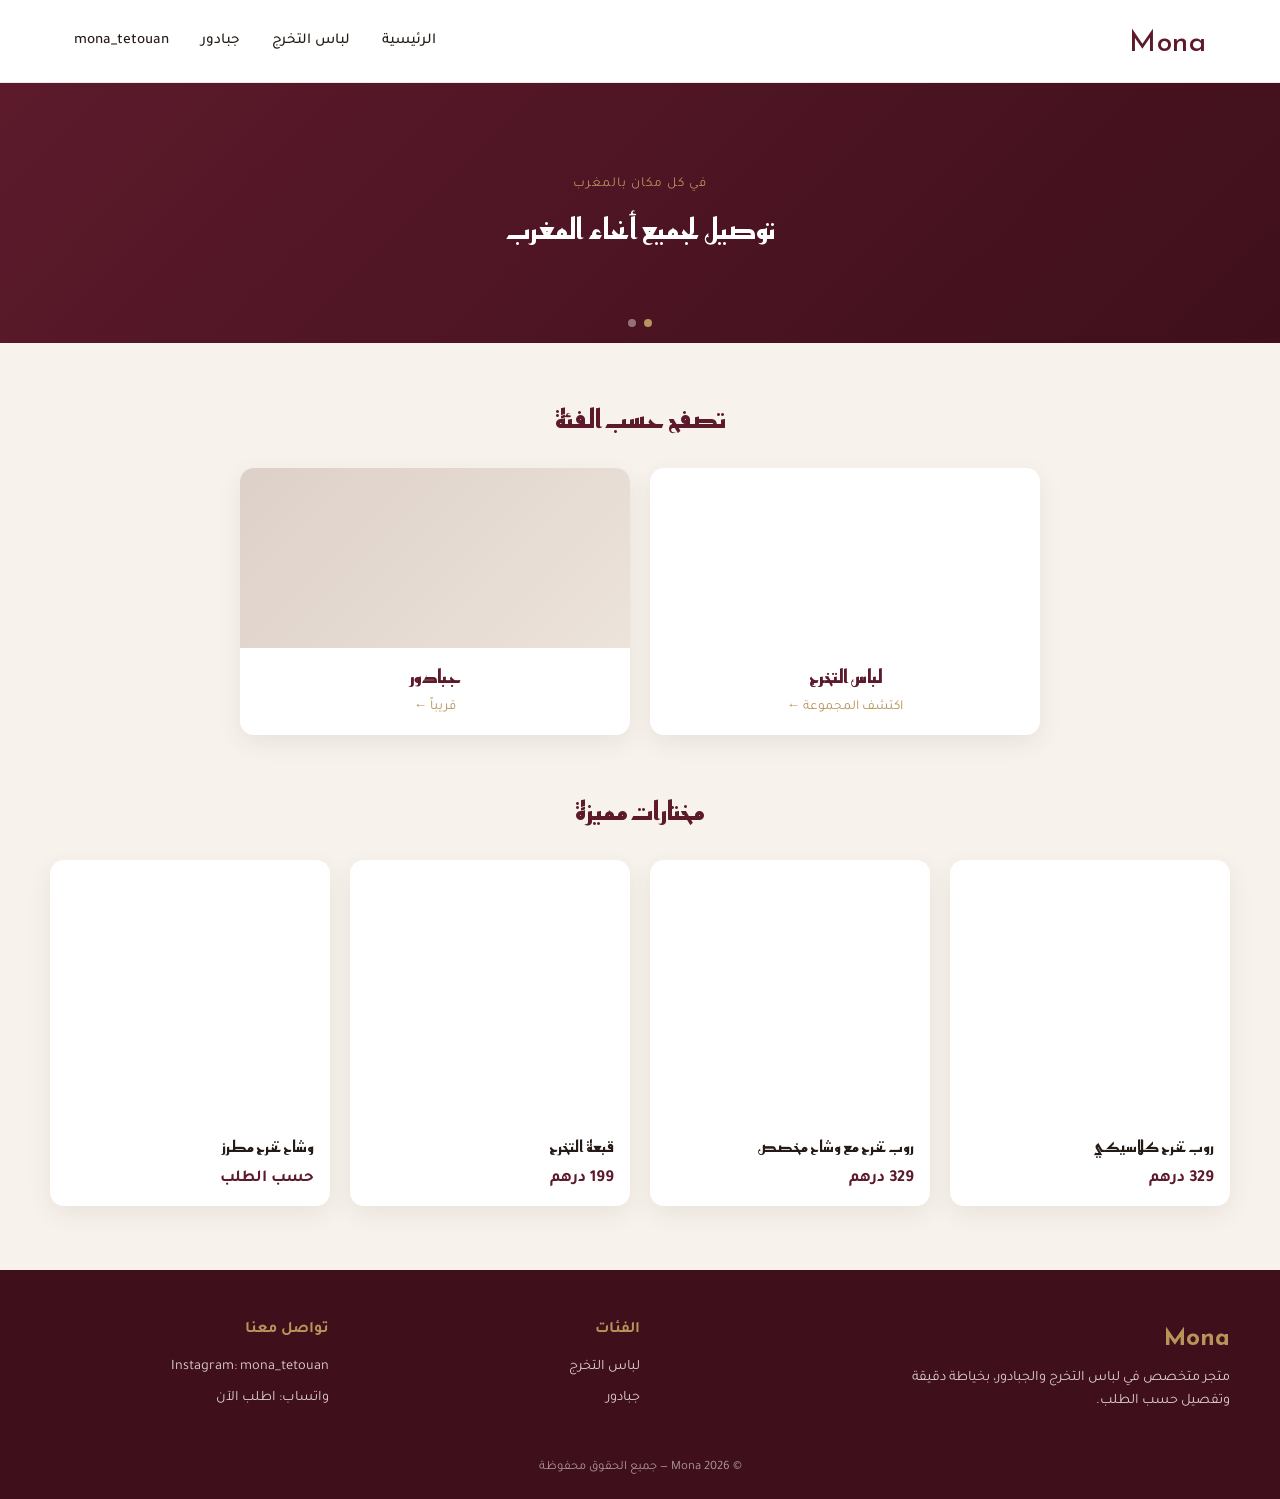
==== index.html @ 5a094756 "Add files via upload" ====
<!DOCTYPE html>
<html lang="ar" dir="rtl">
<head>
<meta charset="UTF-8">
<meta name="viewport" content="width=device-width, initial-scale=1.0">
<title>Mona | لباس التخرج والجبادور</title>
<meta name="description" content="Mona - متجر متخصص في لباس التخرج والجبادور المغربي. توصيل لجميع أنحاء المغرب.">
<link rel="preconnect" href="https://fonts.googleapis.com">
<link rel="preconnect" href="https://fonts.gstatic.com" crossorigin>
<link href="https://fonts.googleapis.com/css2?family=Reem+Kufi:wght@400..700&family=Tajawal:wght@300;400;500;700&display=swap" rel="stylesheet">
<link rel="stylesheet" href="style.css">
</head>
<body>

<header class="site-header">
  <div class="header-inner">
    <a href="index.html" class="logo">Mona</a>
    <nav class="main-nav">
      <a href="index.html">الرئيسية</a>
      <a href="category-graduation.html">لباس التخرج</a>
      <a href="category-jabador.html">جبادور</a>
      <a href="#contact">mona_tetouan</a>
    </nav>
    <button class="nav-toggle" id="navToggle" aria-label="القائمة">
      <span></span><span></span><span></span>
    </button>
  </div>
</header>

<main>
  <!-- Hero: sliding cards -->
  <section class="hero-slider" aria-label="إعلانات المتجر">
    <div class="slider-track" id="sliderTrack">
      <div class="slide slide-a">
        <p class="slide-eyebrow">في كل مكان بالمغرب</p>
        <h2>توصيل لجميع أنحاء المغرب</h2>
      </div>
      <div class="slide slide-b">
        <p class="slide-eyebrow">عرض خاص بالمجموعات</p>
        <h2>خصم 10% على لباس التخرج للمجموعات</h2>
      </div>
    </div>
    <div class="slider-dots" id="sliderDots"></div>
  </section>

  <!-- Categories -->
  <section class="categories">
    <h2 class="section-title">تصفح حسب الفئة</h2>
    <div class="category-grid">
      <a href="category-graduation.html" class="category-card">
        <div class="category-img" style="background-image:url('images/robe-master-cara.jpeg')"></div>
        <div class="category-label">
          <h3>لباس التخرج</h3>
          <span>اكتشف المجموعة ←</span>
        </div>
      </a>
      <a href="category-jabador.html" class="category-card">
        <div class="category-img category-img--soon"></div>
        <div class="category-label">
          <h3>جبادور</h3>
          <span>قريباً ←</span>
        </div>
      </a>
    </div>
  </section>

  <!-- Featured products -->
  <section class="featured">
    <h2 class="section-title">مختارات مميزة</h2>
    <div class="product-grid">

      <a href="product-robe-amal.html" class="product-card">
        <div class="product-img" style="background-image:url('images/robe-amal.jpeg')"></div>
        <div class="product-info">
          <h3>روب تخرج كلاسيكي</h3>
          <p class="price">329 درهم</p>
        </div>
      </a>

      <a href="product-robe-master.html" class="product-card">
        <div class="product-img" style="background-image:url('images/robe-master-cara.jpeg')"></div>
        <div class="product-info">
          <h3>روب تخرج مع وشاح مخصص</h3>
          <p class="price">329 درهم</p>
        </div>
      </a>

      <a href="product-cap.html" class="product-card">
        <div class="product-img" style="background-image:url('images/hat-sokaina.jpeg')"></div>
        <div class="product-info">
          <h3>قبعة التخرج</h3>
          <p class="price">199 درهم</p>
        </div>
      </a>

      <a href="product-stole.html" class="product-card">
        <div class="product-img" style="background-image:url('images/stole-master-cara.jpeg')"></div>
        <div class="product-info">
          <h3>وشاح تخرج مطرز</h3>
          <p class="price">حسب الطلب</p>
        </div>
      </a>

    </div>
  </section>
</main>

<footer id="contact" class="site-footer">
  <div class="footer-inner">
    <div class="footer-brand">
      <h3>Mona</h3>
      <p>متجر متخصص في لباس التخرج والجبادور، بخياطة دقيقة وتفصيل حسب الطلب.</p>
    </div>
    <div class="footer-links">
      <h4>الفئات</h4>
      <a href="category-graduation.html">لباس التخرج</a>
      <a href="category-jabador.html">جبادور</a>
    </div>
    <div class="footer-contact">
      <h4>تواصل معنا</h4>
      <a href="https://instagram.com/mona_tetouan" target="_blank" rel="noopener">Instagram: mona_tetouan</a>
      <a href="https://api.whatsapp.com/send?phone=212600655645" target="_blank" rel="noopener">واتساب: اطلب الآن</a>
    </div>
  </div>
  <p class="footer-copy">© 2026 Mona — جميع الحقوق محفوظة</p>
</footer>

<script src="script.js"></script>
</body>
</html>
---- style.css ----
:root {
  --burgundy: #5c1a2b;
  --burgundy-deep: #3f0f1c;
  --gold: #b8935a;
  --cream: #f7f3ec;
  --ink: #241b17;
  --white: #ffffff;
  --radius: 14px;
  --shadow-soft: 0 8px 24px rgba(60, 20, 30, 0.08);
}

* { box-sizing: border-box; margin: 0; padding: 0; }

body {
  font-family: 'Tajawal', sans-serif;
  background: var(--cream);
  color: var(--ink);
  line-height: 1.6;
}

h1, h2, h3 {
  font-family: 'Reem Kufi', sans-serif;
}

a { text-decoration: none; color: inherit; }

img { max-width: 100%; display: block; }

/* Header */
.site-header {
  background: var(--white);
  border-bottom: 1px solid rgba(92, 26, 43, 0.1);
  position: sticky;
  top: 0;
  z-index: 100;
}

.header-inner {
  max-width: 1180px;
  margin: 0 auto;
  padding: 18px 24px;
  display: flex;
  align-items: center;
  justify-content: space-between;
}

.logo {
  font-family: 'Reem Kufi', sans-serif;
  font-size: 1.8rem;
  color: var(--burgundy);
  letter-spacing: 0.5px;
}

.main-nav {
  display: flex;
  gap: 32px;
}

.main-nav a {
  font-size: 0.95rem;
  font-weight: 500;
  color: var(--ink);
  transition: color 0.2s;
  position: relative;
}

.main-nav a:hover { color: var(--burgundy); }

.nav-toggle {
  display: none;
  flex-direction: column;
  gap: 5px;
  background: none;
  border: none;
  cursor: pointer;
  padding: 8px;
}
.nav-toggle span {
  width: 24px;
  height: 2px;
  background: var(--burgundy);
}

/* Hero slider */
.hero-slider {
  position: relative;
  overflow: hidden;
  height: 260px;
}

.slider-track {
  display: flex;
  height: 100%;
  transition: transform 0.7s cubic-bezier(0.65, 0, 0.35, 1);
}

.slide {
  min-width: 100%;
  height: 100%;
  display: flex;
  flex-direction: column;
  align-items: center;
  justify-content: center;
  text-align: center;
  padding: 24px;
  color: var(--white);
}

.slide-a { background: linear-gradient(135deg, var(--burgundy) 0%, var(--burgundy-deep) 100%); }
.slide-b { background: linear-gradient(135deg, #6e2438 0%, #45121f 100%); }

.slide-eyebrow {
  font-size: 0.85rem;
  letter-spacing: 1px;
  color: var(--gold);
  margin-bottom: 10px;
  text-transform: uppercase;
}

.slide h2 {
  font-size: 1.8rem;
  max-width: 480px;
}

.slider-dots {
  position: absolute;
  bottom: 16px;
  left: 50%;
  transform: translateX(-50%);
  display: flex;
  gap: 8px;
}

.slider-dots span {
  width: 8px;
  height: 8px;
  border-radius: 50%;
  background: rgba(255,255,255,0.4);
  cursor: pointer;
  transition: background 0.3s;
}

.slider-dots span.active {
  background: var(--gold);
}

/* Section title */
.section-title {
  text-align: center;
  font-size: 1.6rem;
  color: var(--burgundy);
  margin: 56px 0 28px;
}

/* Categories */
.categories { padding: 0 24px; }

.category-grid {
  max-width: 800px;
  margin: 0 auto;
  display: grid;
  grid-template-columns: 1fr 1fr;
  gap: 20px;
}

.category-card {
  border-radius: var(--radius);
  overflow: hidden;
  box-shadow: var(--shadow-soft);
  background: var(--white);
  transition: transform 0.25s ease, box-shadow 0.25s ease;
}

.category-card:hover {
  transform: translateY(-4px);
  box-shadow: 0 14px 30px rgba(60, 20, 30, 0.14);
}

.category-img {
  height: 180px;
  background-size: cover;
  background-position: center top;
}

.category-img--soon {
  background: linear-gradient(135deg, #ddd0c8, #ece3da);
  display: flex;
}

.category-label {
  padding: 14px 16px;
  text-align: center;
}

.category-label h3 {
  font-size: 1.15rem;
  color: var(--burgundy);
  margin-bottom: 4px;
}

.category-label span {
  font-size: 0.85rem;
  color: var(--gold);
}

/* Featured products */
.featured { padding: 0 24px 64px; }

.product-grid {
  max-width: 1180px;
  margin: 0 auto;
  display: grid;
  grid-template-columns: repeat(4, 1fr);
  gap: 20px;
}

.product-card {
  background: var(--white);
  border-radius: var(--radius);
  overflow: hidden;
  box-shadow: var(--shadow-soft);
  transition: transform 0.25s ease, box-shadow 0.25s ease;
}

.product-card:hover {
  transform: translateY(-4px);
  box-shadow: 0 14px 30px rgba(60, 20, 30, 0.14);
}

.product-img {
  height: 260px;
  background-size: cover;
  background-position: center top;
}

.product-info { padding: 14px 16px; }

.product-info h3 {
  font-size: 1rem;
  margin-bottom: 6px;
  color: var(--ink);
}

.price {
  color: var(--burgundy);
  font-weight: 700;
  font-size: 1.05rem;
}

/* Footer */
.site-footer {
  background: var(--burgundy-deep);
  color: var(--cream);
  padding: 48px 24px 20px;
}

.footer-inner {
  max-width: 1180px;
  margin: 0 auto;
  display: grid;
  grid-template-columns: 2fr 1fr 1fr;
  gap: 32px;
}

.footer-brand h3 {
  font-size: 1.5rem;
  color: var(--gold);
  margin-bottom: 10px;
}

.footer-brand p {
  font-size: 0.9rem;
  opacity: 0.85;
  max-width: 320px;
}

.footer-links h4, .footer-contact h4 {
  font-size: 1rem;
  color: var(--gold);
  margin-bottom: 12px;
  font-family: 'Tajawal', sans-serif;
  font-weight: 700;
}

.footer-links a, .footer-contact a {
  display: block;
  font-size: 0.9rem;
  opacity: 0.85;
  margin-bottom: 8px;
  transition: opacity 0.2s;
}

.footer-links a:hover, .footer-contact a:hover { opacity: 1; color: var(--gold); }

.footer-copy {
  text-align: center;
  font-size: 0.8rem;
  opacity: 0.6;
  margin-top: 40px;
}

/* Product detail page */
.product-detail {
  max-width: 1000px;
  margin: 0 auto;
  padding: 48px 24px 80px;
  display: grid;
  grid-template-columns: 1fr 1fr;
  gap: 48px;
}

.product-detail-img {
  border-radius: var(--radius);
  overflow: hidden;
  box-shadow: var(--shadow-soft);
}

.product-detail-info h1 {
  font-size: 2rem;
  color: var(--burgundy);
  margin-bottom: 12px;
}

.product-detail-info .price {
  font-size: 1.6rem;
  display: block;
  margin-bottom: 20px;
}

.product-detail-info p.desc {
  margin-bottom: 28px;
  color: #4a3a35;
}

.btn-order {
  display: inline-block;
  background: var(--burgundy);
  color: var(--white);
  padding: 14px 32px;
  border-radius: 999px;
  font-weight: 700;
  transition: background 0.2s;
}

.btn-order:hover { background: var(--burgundy-deep); }

.back-link {
  display: inline-block;
  margin-bottom: 24px;
  color: var(--burgundy);
  font-weight: 500;
}

/* Category page */
.category-page-header {
  text-align: center;
  padding: 48px 24px 8px;
}

.category-page-header h1 {
  font-size: 2rem;
  color: var(--burgundy);
}

.empty-category {
  text-align: center;
  padding: 80px 24px;
  color: #7a6a63;
}

/* Responsive */
@media (max-width: 860px) {
  .product-grid { grid-template-columns: repeat(2, 1fr); }
  .footer-inner { grid-template-columns: 1fr; }
}

@media (max-width: 640px) {
  .main-nav { display: none; }
  .nav-toggle { display: flex; }
  .main-nav.open {
    display: flex;
    flex-direction: column;
    position: absolute;
    top: 100%;
    right: 0;
    left: 0;
    background: var(--white);
    padding: 20px 24px;
    gap: 16px;
    box-shadow: var(--shadow-soft);
  }
  .product-detail { grid-template-columns: 1fr; }
  .slide h2 { font-size: 1.4rem; }
  .hero-slider { height: 220px; }
}
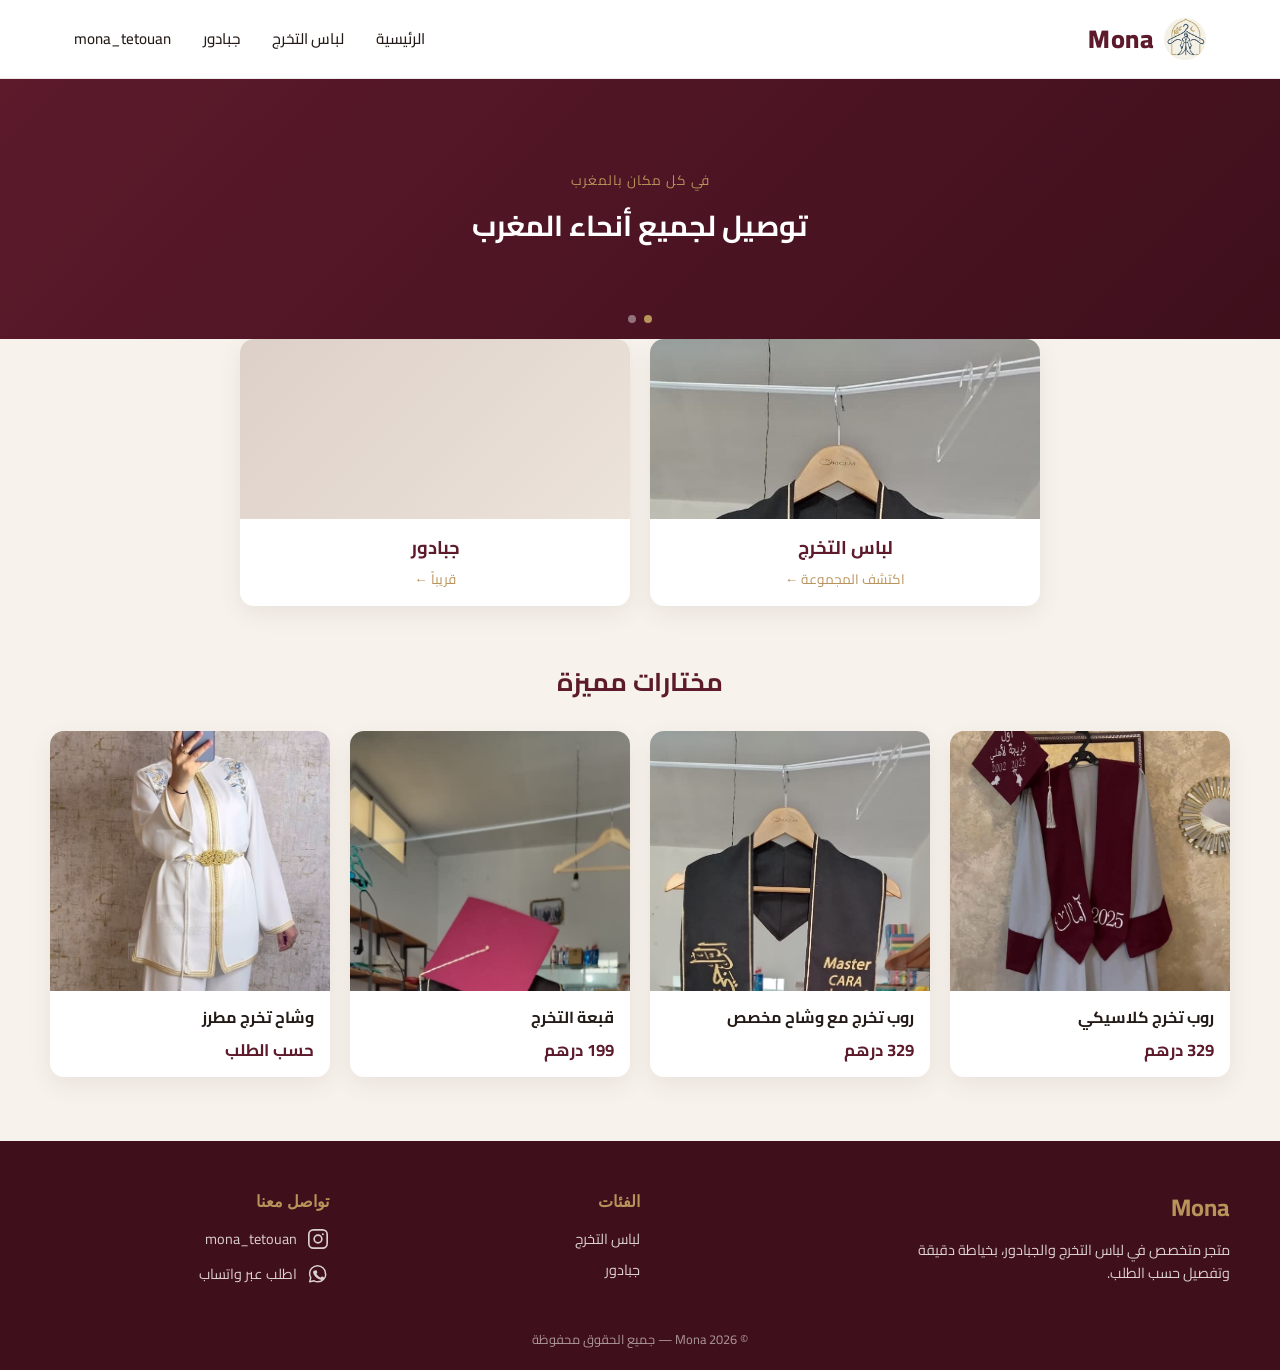
==== commit a3cfccf7: "Add files via upload" ====
--- a/index.html
+++ b/index.html
@@ -7,14 +7,14 @@
 <meta name="description" content="Mona - متجر متخصص في لباس التخرج والجبادور المغربي. توصيل لجميع أنحاء المغرب.">
 <link rel="preconnect" href="https://fonts.googleapis.com">
 <link rel="preconnect" href="https://fonts.gstatic.com" crossorigin>
-<link href="https://fonts.googleapis.com/css2?family=Reem+Kufi:wght@400..700&family=Tajawal:wght@300;400;500;700&display=swap" rel="stylesheet">
+<link href="https://fonts.googleapis.com/css2?family=Cairo:wght@400;600;700;800&display=swap" rel="stylesheet">
 <link rel="stylesheet" href="style.css">
 </head>
 <body>
 
 <header class="site-header">
   <div class="header-inner">
-    <a href="index.html" class="logo">Mona</a>
+    <a href="index.html" class="logo"><img src="images/logo.jpeg" alt="Mona" class="logo-img"><span>Mona</span></a>
     <nav class="main-nav">
       <a href="index.html">الرئيسية</a>
       <a href="category-graduation.html">لباس التخرج</a>
@@ -45,7 +45,6 @@
 
   <!-- Categories -->
   <section class="categories">
-    <h2 class="section-title">تصفح حسب الفئة</h2>
     <div class="category-grid">
       <a href="category-graduation.html" class="category-card">
         <div class="category-img" style="background-image:url('images/robe-master-cara.jpeg')"></div>
@@ -118,8 +117,16 @@
     </div>
     <div class="footer-contact">
       <h4>تواصل معنا</h4>
-      <a href="https://instagram.com/mona_tetouan" target="_blank" rel="noopener">Instagram: mona_tetouan</a>
-      <a href="https://api.whatsapp.com/send?phone=212600655645" target="_blank" rel="noopener">واتساب: اطلب الآن</a>
+      <div class="social-icons">
+        <a href="https://instagram.com/mona_tetouan" target="_blank" rel="noopener" aria-label="Instagram" class="social-icon">
+          <svg viewBox="0 0 24 24" fill="none" xmlns="http://www.w3.org/2000/svg"><rect x="2" y="2" width="20" height="20" rx="5" stroke="currentColor" stroke-width="1.8"/><circle cx="12" cy="12" r="4.2" stroke="currentColor" stroke-width="1.8"/><circle cx="17.3" cy="6.7" r="1.1" fill="currentColor"/></svg>
+          <span>mona_tetouan</span>
+        </a>
+        <a href="https://api.whatsapp.com/send?phone=212600655645" target="_blank" rel="noopener" aria-label="WhatsApp" class="social-icon">
+          <svg viewBox="0 0 24 24" fill="none" xmlns="http://www.w3.org/2000/svg"><path d="M20.5 11.9c0 4.7-3.9 8.6-8.6 8.6-1.5 0-2.9-.4-4.2-1.1L3 20.5l1.1-4.5a8.5 8.5 0 0 1-1.2-4.4c0-4.7 3.9-8.6 8.6-8.6s8.6 3.7 8.6 8.9z" stroke="currentColor" stroke-width="1.6" stroke-linecap="round" stroke-linejoin="round"/><path d="M8.7 8.4c.2-.5.5-.5.7-.5h.5c.2 0 .4 0 .6.4.2.5.7 1.6.7 1.8.1.1.1.3 0 .4-.1.2-.2.3-.3.4l-.4.5c-.1.1-.3.3-.1.6.2.3.8 1.3 1.8 2.1 1.2 1.1 2.2 1.4 2.5 1.6.3.1.5.1.6-.1l.7-.8c.2-.3.4-.2.7-.1l1.6.8c.2.1.4.2.4.4.1.2.1 1-.3 1.5-.3.6-1.5 1.1-2 1.1-.6 0-1.1.1-3.7-1-2.9-1.2-4.7-4.2-4.9-4.4-.1-.2-1.1-1.4-1.1-2.7 0-1.3.7-1.9.9-2.1z" fill="currentColor"/></svg>
+          <span>اطلب عبر واتساب</span>
+        </a>
+      </div>
     </div>
   </div>
   <p class="footer-copy">© 2026 Mona — جميع الحقوق محفوظة</p>
--- a/style.css
+++ b/style.css
@@ -12,14 +12,15 @@
 * { box-sizing: border-box; margin: 0; padding: 0; }
 
 body {
-  font-family: 'Tajawal', sans-serif;
+  font-family: 'Cairo', sans-serif;
   background: var(--cream);
   color: var(--ink);
   line-height: 1.6;
 }
 
 h1, h2, h3 {
-  font-family: 'Reem Kufi', sans-serif;
+  font-family: 'Cairo', sans-serif;
+  font-weight: 700;
 }
 
 a { text-decoration: none; color: inherit; }
@@ -45,10 +46,21 @@
 }
 
 .logo {
-  font-family: 'Reem Kufi', sans-serif;
-  font-size: 1.8rem;
+  display: flex;
+  align-items: center;
+  gap: 10px;
+  font-family: 'Cairo', sans-serif;
+  font-weight: 800;
+  font-size: 1.6rem;
   color: var(--burgundy);
   letter-spacing: 0.5px;
+}
+
+.logo-img {
+  width: 42px;
+  height: 42px;
+  border-radius: 50%;
+  object-fit: cover;
 }
 
 .main-nav {
@@ -282,7 +294,7 @@
   font-weight: 700;
 }
 
-.footer-links a, .footer-contact a {
+.footer-links a {
   display: block;
   font-size: 0.9rem;
   opacity: 0.85;
@@ -290,7 +302,34 @@
   transition: opacity 0.2s;
 }
 
-.footer-links a:hover, .footer-contact a:hover { opacity: 1; color: var(--gold); }
+.footer-links a:hover { opacity: 1; color: var(--gold); }
+
+.social-icons {
+  display: flex;
+  flex-direction: column;
+  gap: 12px;
+}
+
+.social-icon {
+  display: flex;
+  align-items: center;
+  gap: 10px;
+  font-size: 0.9rem;
+  opacity: 0.85;
+  transition: opacity 0.2s, transform 0.2s;
+}
+
+.social-icon:hover {
+  opacity: 1;
+  color: var(--gold);
+  transform: translateX(-2px);
+}
+
+.social-icon svg {
+  width: 22px;
+  height: 22px;
+  flex-shrink: 0;
+}
 
 .footer-copy {
   text-align: center;
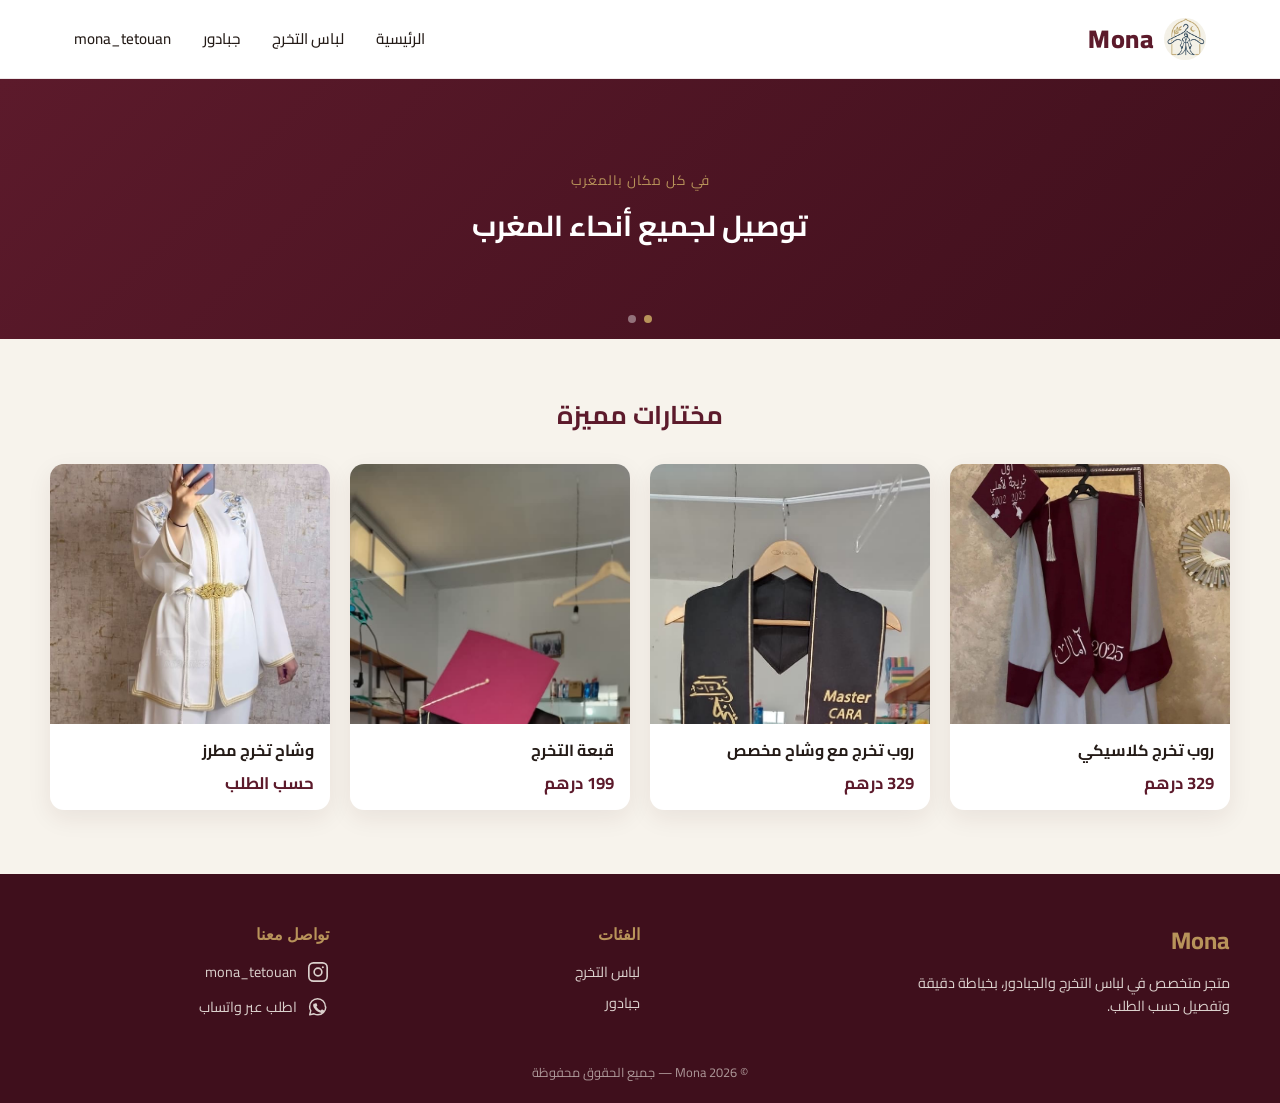
==== commit a1339b44: "Add files via upload" ====
--- a/index.html
+++ b/index.html
@@ -8,7 +8,7 @@
 <link rel="preconnect" href="https://fonts.googleapis.com">
 <link rel="preconnect" href="https://fonts.gstatic.com" crossorigin>
 <link href="https://fonts.googleapis.com/css2?family=Cairo:wght@400;600;700;800&display=swap" rel="stylesheet">
-<link rel="stylesheet" href="style.css">
+<link rel="stylesheet" href="style.css?v=2">
 </head>
 <body>
 
@@ -41,26 +41,6 @@
       </div>
     </div>
     <div class="slider-dots" id="sliderDots"></div>
-  </section>
-
-  <!-- Categories -->
-  <section class="categories">
-    <div class="category-grid">
-      <a href="category-graduation.html" class="category-card">
-        <div class="category-img" style="background-image:url('images/robe-master-cara.jpeg')"></div>
-        <div class="category-label">
-          <h3>لباس التخرج</h3>
-          <span>اكتشف المجموعة ←</span>
-        </div>
-      </a>
-      <a href="category-jabador.html" class="category-card">
-        <div class="category-img category-img--soon"></div>
-        <div class="category-label">
-          <h3>جبادور</h3>
-          <span>قريباً ←</span>
-        </div>
-      </a>
-    </div>
   </section>
 
   <!-- Featured products -->
@@ -122,7 +102,7 @@
           <svg viewBox="0 0 24 24" fill="none" xmlns="http://www.w3.org/2000/svg"><rect x="2" y="2" width="20" height="20" rx="5" stroke="currentColor" stroke-width="1.8"/><circle cx="12" cy="12" r="4.2" stroke="currentColor" stroke-width="1.8"/><circle cx="17.3" cy="6.7" r="1.1" fill="currentColor"/></svg>
           <span>mona_tetouan</span>
         </a>
-        <a href="https://api.whatsapp.com/send?phone=212600655645" target="_blank" rel="noopener" aria-label="WhatsApp" class="social-icon">
+        <a href="https://api.whatsapp.com/send?phone=212600655645&text=مرحباً Mona، أعجبتني منتجاتكم وأود معرفة التفاصيل والأسعار 🌸" target="_blank" rel="noopener" aria-label="WhatsApp" class="social-icon">
           <svg viewBox="0 0 24 24" fill="none" xmlns="http://www.w3.org/2000/svg"><path d="M20.5 11.9c0 4.7-3.9 8.6-8.6 8.6-1.5 0-2.9-.4-4.2-1.1L3 20.5l1.1-4.5a8.5 8.5 0 0 1-1.2-4.4c0-4.7 3.9-8.6 8.6-8.6s8.6 3.7 8.6 8.9z" stroke="currentColor" stroke-width="1.6" stroke-linecap="round" stroke-linejoin="round"/><path d="M8.7 8.4c.2-.5.5-.5.7-.5h.5c.2 0 .4 0 .6.4.2.5.7 1.6.7 1.8.1.1.1.3 0 .4-.1.2-.2.3-.3.4l-.4.5c-.1.1-.3.3-.1.6.2.3.8 1.3 1.8 2.1 1.2 1.1 2.2 1.4 2.5 1.6.3.1.5.1.6-.1l.7-.8c.2-.3.4-.2.7-.1l1.6.8c.2.1.4.2.4.4.1.2.1 1-.3 1.5-.3.6-1.5 1.1-2 1.1-.6 0-1.1.1-3.7-1-2.9-1.2-4.7-4.2-4.9-4.4-.1-.2-1.1-1.4-1.1-2.7 0-1.3.7-1.9.9-2.1z" fill="currentColor"/></svg>
           <span>اطلب عبر واتساب</span>
         </a>
--- a/style.css
+++ b/style.css
@@ -26,6 +26,11 @@
 a { text-decoration: none; color: inherit; }
 
 img { max-width: 100%; display: block; }
+
+.logo img,
+.social-icon svg {
+  max-width: none;
+}
 
 /* Header */
 .site-header {
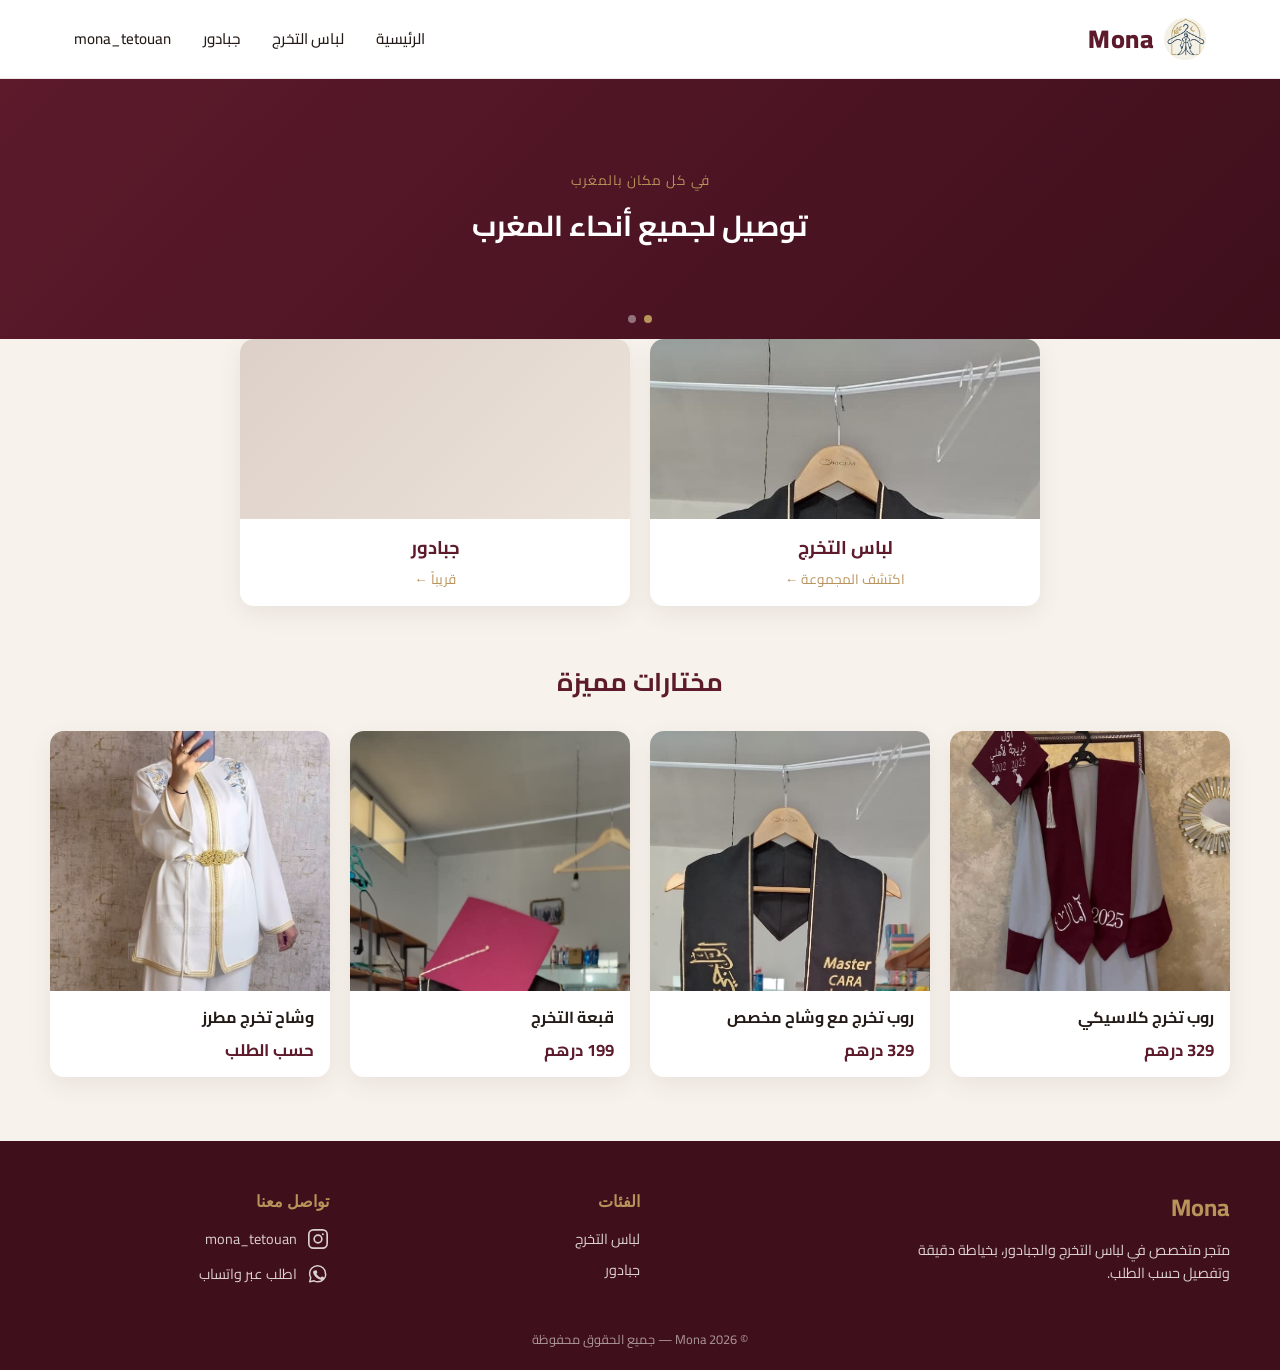
==== commit f66aa834: "Add files via upload" ====
--- a/index.html
+++ b/index.html
@@ -41,6 +41,26 @@
       </div>
     </div>
     <div class="slider-dots" id="sliderDots"></div>
+  </section>
+
+  <!-- Categories -->
+  <section class="categories">
+    <div class="category-grid">
+      <a href="category-graduation.html" class="category-card">
+        <div class="category-img" style="background-image:url('images/robe-master-cara.jpeg')"></div>
+        <div class="category-label">
+          <h3>لباس التخرج</h3>
+          <span>اكتشف المجموعة ←</span>
+        </div>
+      </a>
+      <a href="category-jabador.html" class="category-card">
+        <div class="category-img category-img--soon"></div>
+        <div class="category-label">
+          <h3>جبادور</h3>
+          <span>قريباً ←</span>
+        </div>
+      </a>
+    </div>
   </section>
 
   <!-- Featured products -->
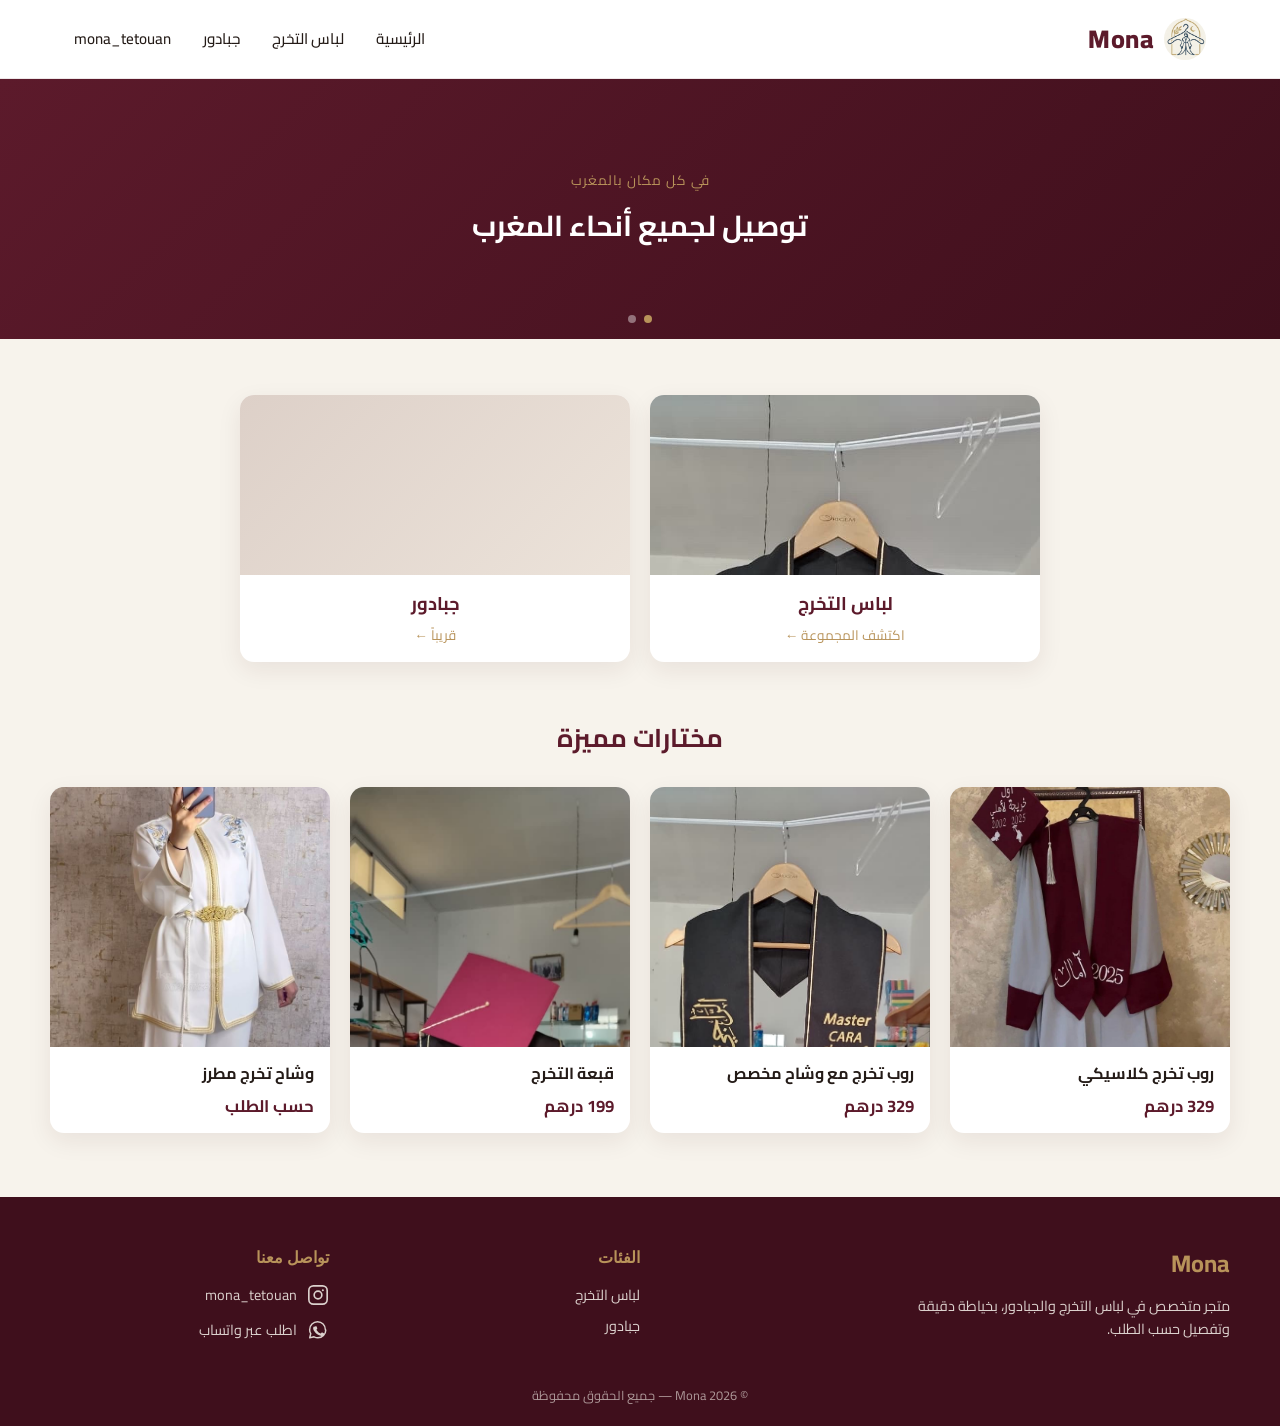
==== commit 293ffeea: "Update index.html" ====
--- a/index.html
+++ b/index.html
@@ -45,6 +45,7 @@
 
   <!-- Categories -->
   <section class="categories">
+    <h2 class="section-title"> </h2>
     <div class="category-grid">
       <a href="category-graduation.html" class="category-card">
         <div class="category-img" style="background-image:url('images/robe-master-cara.jpeg')"></div>
